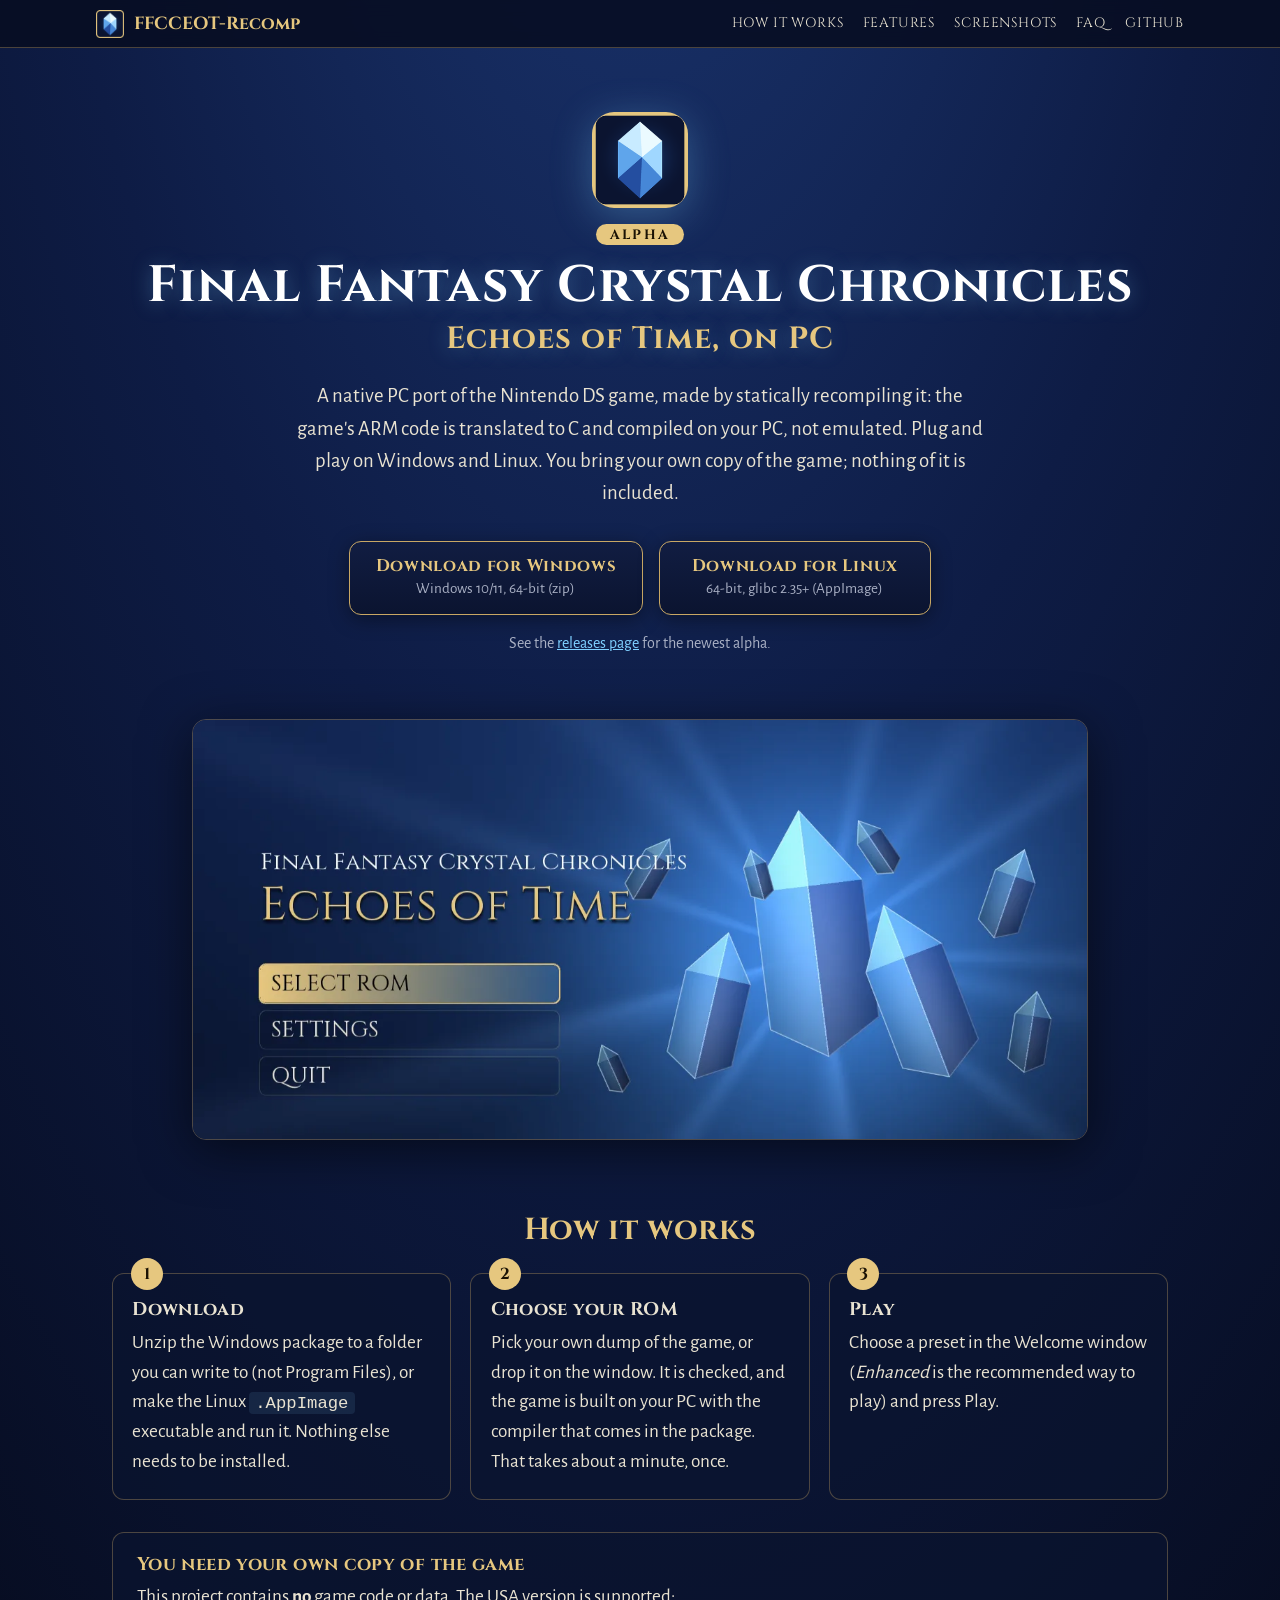
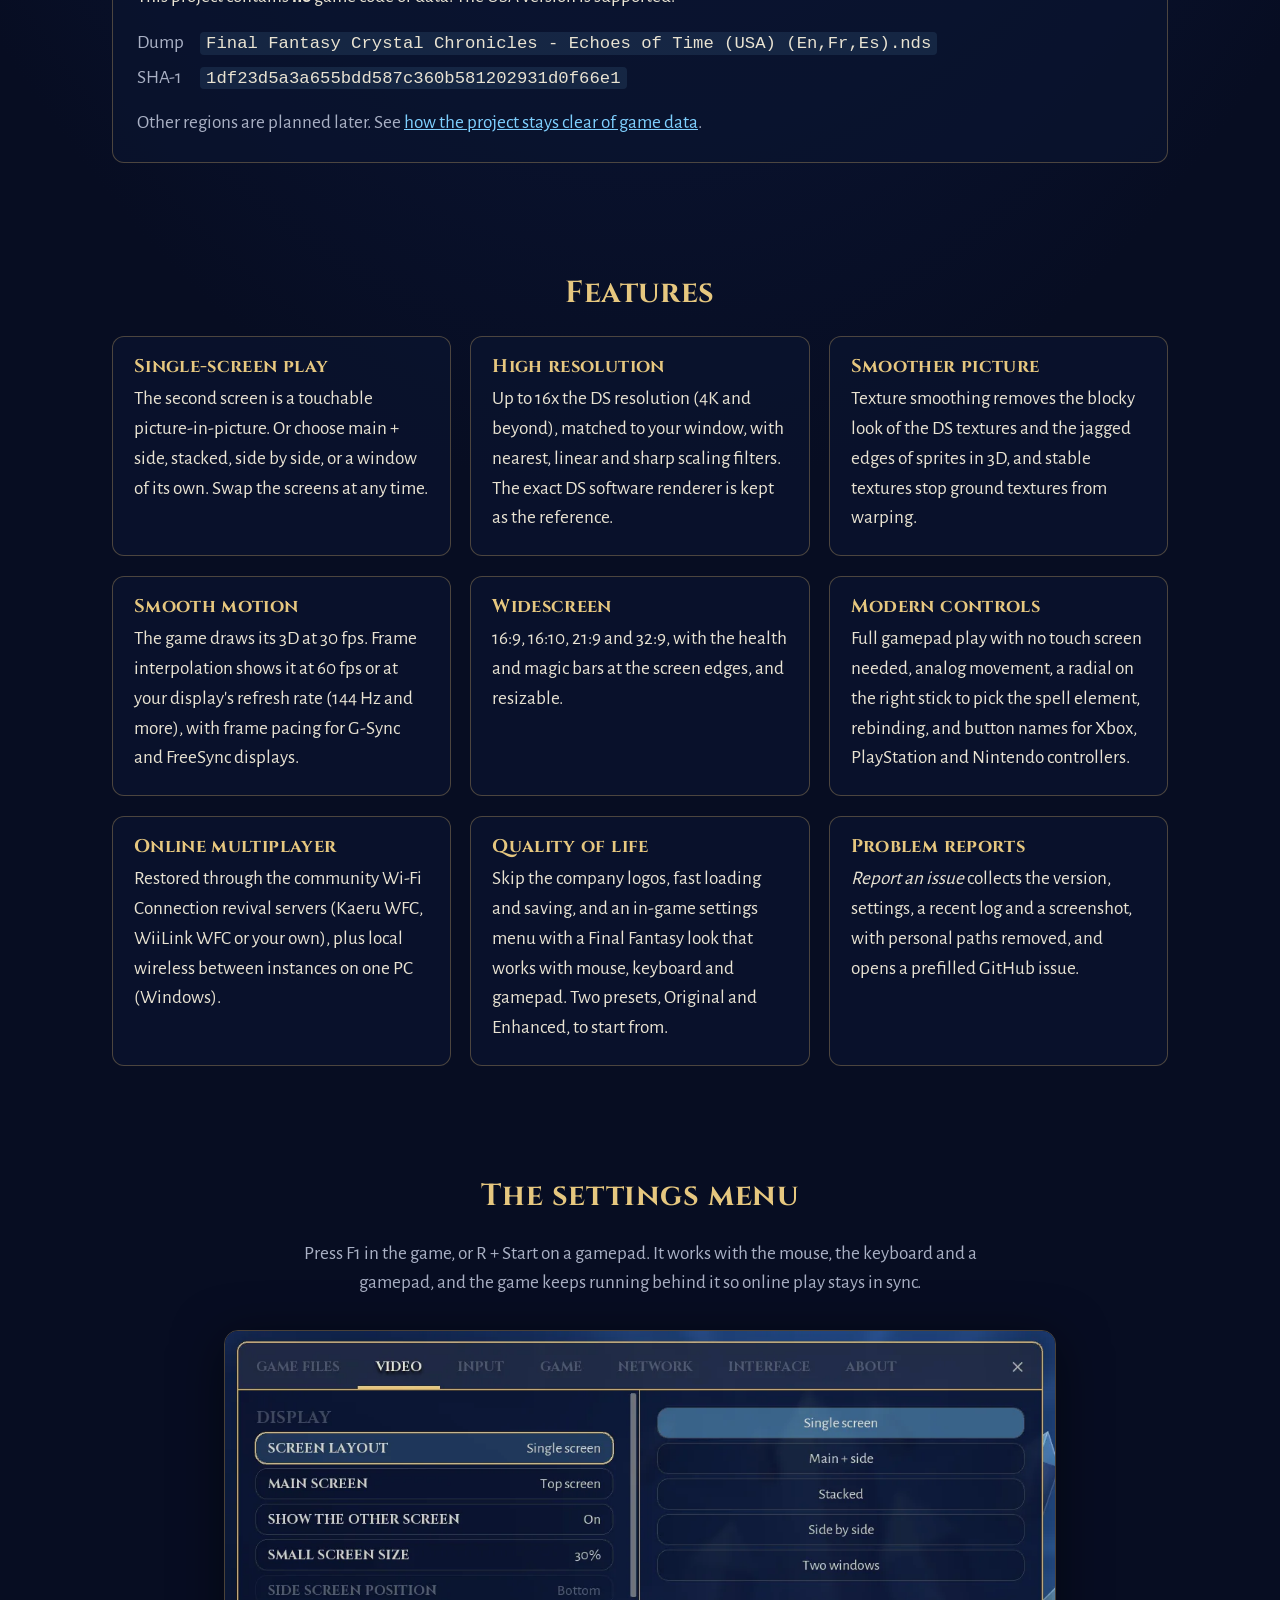
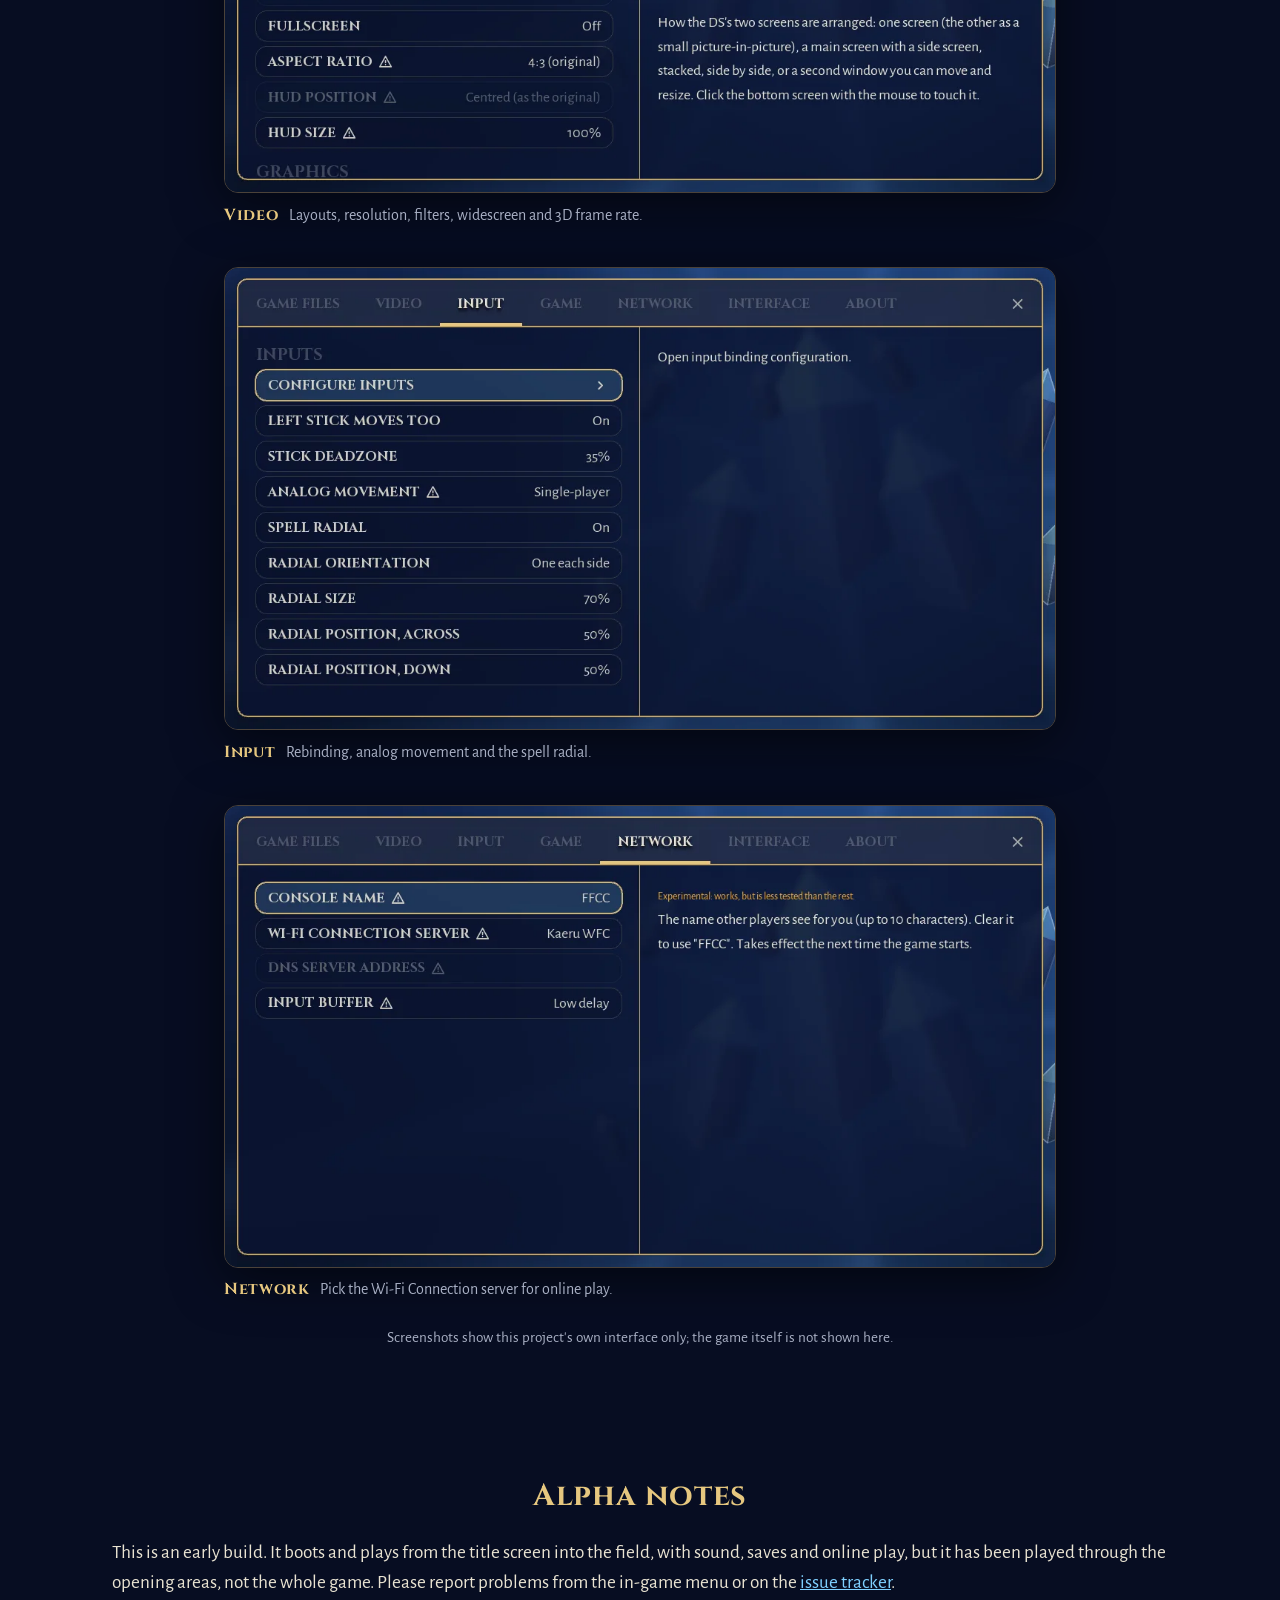
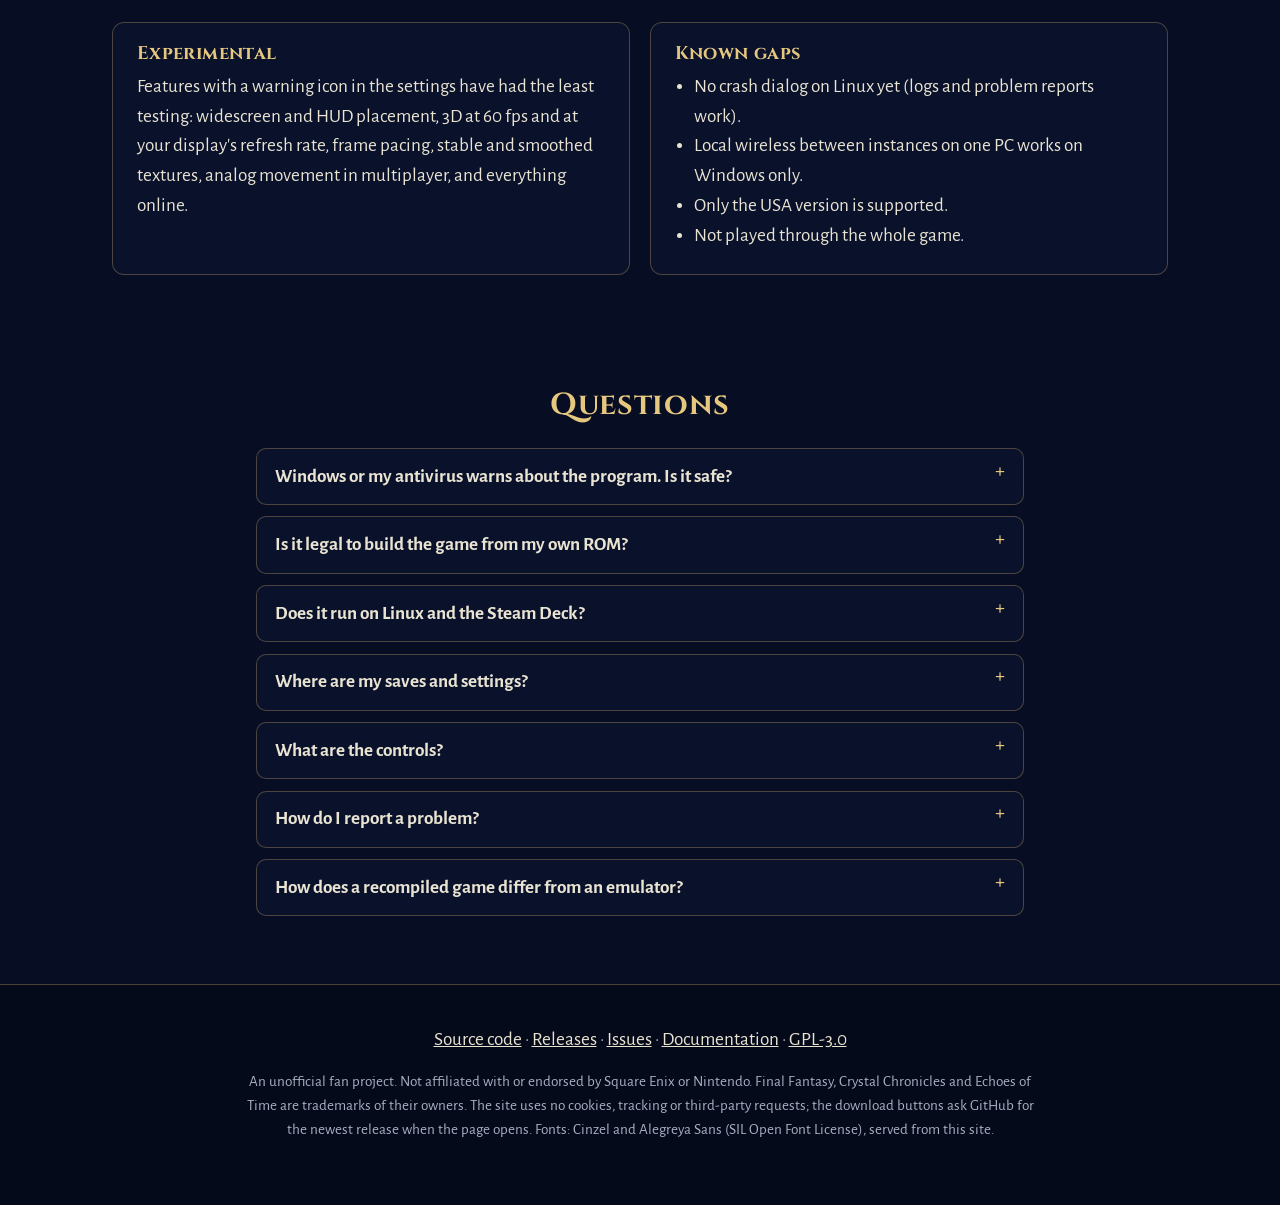
==== index.html @ e8e5bb72 "Publish site from 1ed52ab Co-Authored-By: Claude Sonnet 5.5 <noreply@anthropic.com>" ====
<!doctype html>
<html lang="en">
<head>
<meta charset="utf-8">
<meta name="viewport" content="width=device-width, initial-scale=1">
<title>FFCCEOT-Recomp</title>
<meta name="description" content="A native PC port of Final Fantasy Crystal Chronicles: Echoes of Time, made by statically recompiling the game. Bring your own copy of the game; nothing of it is included.">
<meta name="theme-color" content="#0b1430">
<meta property="og:title" content="FFCCEOT-Recomp">
<meta property="og:description" content="A native PC port of Final Fantasy Crystal Chronicles: Echoes of Time, made by statically recompiling the game. Windows and Linux.">
<meta property="og:type" content="website">
<meta property="og:image" content="https://jonathandc64.github.io/FFCCEOT-Recomp/img/start.webp">
<link rel="icon" type="image/png" href="img/favicon.png">
<link rel="apple-touch-icon" href="img/icon.png">
<link rel="stylesheet" href="style.css">
<script src="script.js" defer></script>
</head>
<body>

<header class="top">
  <a class="brand" href="#top"><img src="img/favicon.png" alt="" width="28" height="28"><span>FFCCEOT-Recomp</span></a>
  <nav>
    <a href="#how">How it works</a>
    <a href="#features">Features</a>
    <a href="#screens">Screenshots</a>
    <a href="#faq">FAQ</a>
    <a href="https://github.com/JonathanDC64/FFCCEOT-Recomp">GitHub</a>
  </nav>
</header>

<main id="top">

<section class="hero">
  <img class="hero-icon" src="img/icon.png" alt="" width="96" height="96">
  <p class="badge">Alpha</p>
  <h1>Final Fantasy Crystal Chronicles<span>Echoes of Time, on PC</span></h1>
  <p class="lead">A native PC port of the Nintendo DS game, made by statically recompiling it: the game's ARM code is
    translated to C and compiled on your PC, not emulated. Plug and play on Windows and Linux. You bring your own copy
    of the game; nothing of it is included.</p>

  <div class="downloads">
    <a class="button" id="dl-windows" href="https://github.com/JonathanDC64/FFCCEOT-Recomp/releases">
      <strong>Download for Windows</strong>
      <small data-meta>Windows 10/11, 64-bit (zip)</small>
    </a>
    <a class="button" id="dl-linux" href="https://github.com/JonathanDC64/FFCCEOT-Recomp/releases">
      <strong>Download for Linux</strong>
      <small data-meta>64-bit, glibc 2.35+ (AppImage)</small>
    </a>
  </div>
  <p class="release-line"><span id="release-line">See the <a href="https://github.com/JonathanDC64/FFCCEOT-Recomp/releases">releases page</a> for the newest alpha.</span></p>
</section>

<section class="wide shot-hero">
  <figure>
    <img src="img/start.webp" width="1280" height="600" alt="The start screen: the title, with Select ROM, Settings and Quit buttons over a crystal backdrop.">
  </figure>
</section>

<section id="how">
  <h2>How it works</h2>
  <ol class="steps">
    <li>
      <h3>Download</h3>
      <p>Unzip the Windows package to a folder you can write to (not Program Files), or make the Linux
        <code>.AppImage</code> executable and run it. Nothing else needs to be installed.</p>
    </li>
    <li>
      <h3>Choose your ROM</h3>
      <p>Pick your own dump of the game, or drop it on the window. It is checked, and the game is built on your PC with
        the compiler that comes in the package. That takes about a minute, once.</p>
    </li>
    <li>
      <h3>Play</h3>
      <p>Choose a preset in the Welcome window (<em>Enhanced</em> is the recommended way to play) and press Play.</p>
    </li>
  </ol>

  <div class="panel">
    <h3>You need your own copy of the game</h3>
    <p>This project contains <strong>no</strong> game code or data. The USA version is supported:</p>
    <dl class="rom">
      <dt>Dump</dt><dd><code>Final Fantasy Crystal Chronicles - Echoes of Time (USA) (En,Fr,Es).nds</code></dd>
      <dt>SHA-1</dt><dd><code>1df23d5a3a655bdd587c360b581202931d0f66e1</code></dd>
    </dl>
    <p class="muted">Other regions are planned later. See <a href="https://github.com/JonathanDC64/FFCCEOT-Recomp/blob/main/docs/LEGAL.md">how the project stays clear of game data</a>.</p>
  </div>
</section>

<section id="features">
  <h2>Features</h2>
  <div class="grid">
    <article>
      <h3>Single-screen play</h3>
      <p>The second screen is a touchable picture-in-picture. Or choose main + side, stacked, side by side, or a window of
        its own. Swap the screens at any time.</p>
    </article>
    <article>
      <h3>High resolution</h3>
      <p>Up to 16x the DS resolution (4K and beyond), matched to your window, with nearest, linear and sharp scaling
        filters. The exact DS software renderer is kept as the reference.</p>
    </article>
    <article>
      <h3>Smoother picture</h3>
      <p>Texture smoothing removes the blocky look of the DS textures and the jagged edges of sprites in 3D, and stable
        textures stop ground textures from warping.</p>
    </article>
    <article>
      <h3>Smooth motion</h3>
      <p>The game draws its 3D at 30 fps. Frame interpolation shows it at 60 fps or at your display's refresh rate (144 Hz
        and more), with frame pacing for G-Sync and FreeSync displays.</p>
    </article>
    <article>
      <h3>Widescreen</h3>
      <p>16:9, 16:10, 21:9 and 32:9, with the health and magic bars at the screen edges, and resizable.</p>
    </article>
    <article>
      <h3>Modern controls</h3>
      <p>Full gamepad play with no touch screen needed, analog movement, a radial on the right stick to pick the spell
        element, rebinding, and button names for Xbox, PlayStation and Nintendo controllers.</p>
    </article>
    <article>
      <h3>Online multiplayer</h3>
      <p>Restored through the community Wi-Fi Connection revival servers (Kaeru WFC, WiiLink WFC or your own), plus local
        wireless between instances on one PC (Windows).</p>
    </article>
    <article>
      <h3>Quality of life</h3>
      <p>Skip the company logos, fast loading and saving, and an in-game settings menu with a Final Fantasy look that works
        with mouse, keyboard and gamepad. Two presets, Original and Enhanced, to start from.</p>
    </article>
    <article>
      <h3>Problem reports</h3>
      <p><em>Report an issue</em> collects the version, settings, a recent log and a screenshot, with personal paths
        removed, and opens a prefilled GitHub issue.</p>
    </article>
  </div>
</section>

<section id="screens" class="wide">
  <div class="narrow">
    <h2>The settings menu</h2>
    <p class="muted">Press F1 in the game, or R + Start on a gamepad. It works with the mouse, the keyboard and a
      gamepad, and the game keeps running behind it so online play stays in sync.</p>
  </div>
  <div class="shots">
    <figure>
      <img src="img/video.webp" width="1120" height="622" loading="lazy" alt="The Video tab of the settings: layout, resolution, filters and frame rate choices.">
      <figcaption><strong>Video</strong> Layouts, resolution, filters, widescreen and 3D frame rate.</figcaption>
    </figure>
    <figure>
      <img src="img/input.webp" width="1120" height="622" loading="lazy" alt="The Input tab of the settings: stick dead zone, analog movement and the spell radial.">
      <figcaption><strong>Input</strong> Rebinding, analog movement and the spell radial.</figcaption>
    </figure>
    <figure>
      <img src="img/network.webp" width="1120" height="622" loading="lazy" alt="The Network tab of the settings: console name, Wi-Fi connection server and input buffer.">
      <figcaption><strong>Network</strong> Pick the Wi-Fi Connection server for online play.</figcaption>
    </figure>
  </div>
  <p class="narrow muted small">Screenshots show this project's own interface only; the game itself is not shown here.</p>
</section>

<section id="alpha">
  <h2>Alpha notes</h2>
  <p>This is an early build. It boots and plays from the title screen into the field, with sound, saves and online play, but
    it has been played through the opening areas, not the whole game. Please report problems from the in-game menu or on
    the <a href="https://github.com/JonathanDC64/FFCCEOT-Recomp/issues">issue tracker</a>.</p>
  <div class="two">
    <div class="panel">
      <h3>Experimental</h3>
      <p>Features with a warning icon in the settings have had the least testing: widescreen and HUD placement, 3D at 60 fps
        and at your display's refresh rate, frame pacing, stable and smoothed textures, analog movement in multiplayer, and
        everything online.</p>
    </div>
    <div class="panel">
      <h3>Known gaps</h3>
      <ul>
        <li>No crash dialog on Linux yet (logs and problem reports work).</li>
        <li>Local wireless between instances on one PC works on Windows only.</li>
        <li>Only the USA version is supported.</li>
        <li>Not played through the whole game.</li>
      </ul>
    </div>
  </div>
</section>

<section id="faq">
  <h2>Questions</h2>
  <details>
    <summary>Windows or my antivirus warns about the program. Is it safe?</summary>
    <p>The builds are unsigned, so Windows SmartScreen or an antivirus may warn about the program, and about the game
      module it builds on your PC the first time (choose <em>More info</em>, then <em>Run anyway</em>). The whole source is
      public, and the release lists checksums (<code>SHA256SUMS.txt</code>) so you can check your download.</p>
  </details>
  <details>
    <summary>Is it legal to build the game from my own ROM?</summary>
    <p>The project includes no game code, art or sound: only the tools that turn <em>your</em> copy of the game into a PC
      program on <em>your</em> PC. Nothing generated from the game is ever published. The details are in
      <a href="https://github.com/JonathanDC64/FFCCEOT-Recomp/blob/main/docs/LEGAL.md">docs/LEGAL.md</a>. This is not legal advice.</p>
  </details>
  <details>
    <summary>Does it run on Linux and the Steam Deck?</summary>
    <p>Yes: make the AppImage executable (<code>chmod +x</code>) and run it. It needs glibc 2.35 or newer. On the Steam Deck,
      run it from desktop mode. Local wireless between instances is not done on Linux yet.</p>
  </details>
  <details>
    <summary>Where are my saves and settings?</summary>
    <p>Windows: <code>%APPDATA%\FFCCEOT-Recomp\EchoesOfTime</code>. Linux: <code>~/.local/share/FFCCEOT-Recomp/EchoesOfTime</code>.
      Put a file named <code>portable.txt</code> next to the program (next to the <code>.AppImage</code> on Linux) to keep
      them in a <code>data</code> folder beside it instead.</p>
  </details>
  <details>
    <summary>What are the controls?</summary>
    <p>Keyboard: arrow keys, X / Z / S / A for A / B / X / Y, Q / W for L / R, Enter and Right Shift for Start and Select, and
      the mouse as the stylus. A gamepad needs no touch screen. Every button can be rebound in the settings. F1 opens the
      menu, F2 swaps the screens and F11 toggles fullscreen.
      <a href="https://github.com/JonathanDC64/FFCCEOT-Recomp#controls">All the controls and hotkeys</a>.</p>
  </details>
  <details>
    <summary>How do I report a problem?</summary>
    <p>Use <em>Report an issue</em> in the in-game menu: it collects the version, settings, a recent log and a screenshot,
      with personal paths removed, and opens a prefilled GitHub issue. Or
      <a href="https://github.com/JonathanDC64/FFCCEOT-Recomp/issues">open an issue yourself</a>.</p>
  </details>
  <details>
    <summary>How does a recompiled game differ from an emulator?</summary>
    <p>The game's ARM code is translated to C ahead of time and compiled to native code, instead of being interpreted while
      you play. The rest of the DS (graphics, sound, wireless) runs on parts of the melonDS emulator. The
      <a href="https://github.com/JonathanDC64/FFCCEOT-Recomp/blob/main/docs/ARCHITECTURE.md">architecture notes</a> explain the
      details.</p>
  </details>
</section>

</main>

<footer>
  <p>
    <a href="https://github.com/JonathanDC64/FFCCEOT-Recomp">Source code</a> ·
    <a href="https://github.com/JonathanDC64/FFCCEOT-Recomp/releases">Releases</a> ·
    <a href="https://github.com/JonathanDC64/FFCCEOT-Recomp/issues">Issues</a> ·
    <a href="https://github.com/JonathanDC64/FFCCEOT-Recomp/tree/main/docs">Documentation</a> ·
    <a href="https://github.com/JonathanDC64/FFCCEOT-Recomp/blob/main/LICENSE">GPL-3.0</a>
  </p>
  <p class="small">An unofficial fan project. Not affiliated with or endorsed by Square Enix or Nintendo. Final Fantasy,
    Crystal Chronicles and Echoes of Time are trademarks of their owners. The site uses no cookies, tracking or third-party
    requests; the download buttons ask GitHub for the newest release when the page opens. Fonts: Cinzel and Alegreya Sans
    (SIL Open Font License), served from this site.</p>
</footer>

</body>
</html>
---- style.css ----
@font-face { font-family: "Cinzel"; src: url("fonts/Cinzel.ttf") format("truetype"); font-weight: 400 900; font-display: swap; }
@font-face { font-family: "Alegreya Sans"; src: url("fonts/AlegreyaSans-Regular.ttf") format("truetype"); font-weight: 400; font-display: swap; }
@font-face { font-family: "Alegreya Sans"; src: url("fonts/AlegreyaSans-Bold.ttf") format("truetype"); font-weight: 700; font-display: swap; }

:root {
  --bg: #070d22;
  --surface: #0b1430;
  --surface-2: #111d42;
  --text: #e9e3d2;
  --muted: #a9b0c4;
  --gold: #e6c77f;
  --gold-dim: #c8a764;
  --crystal: #7fd0ff;
  --line: rgba(200, 167, 100, 0.35);
  --heading: "Cinzel", "Times New Roman", serif;
  --body: "Alegreya Sans", "Segoe UI", system-ui, sans-serif;
}

* { box-sizing: border-box; }
html { scroll-behavior: smooth; scroll-padding-top: 4.5rem; }
body {
  margin: 0;
  background: var(--bg) radial-gradient(ellipse 120% 60% at 50% -10%, #1d3a78 0%, #0e1c45 40%, var(--bg) 75%) no-repeat;
  color: var(--text);
  font: 1.2rem/1.55 var(--body);
}
a { color: var(--crystal); }
a:hover { color: #fff; }
code { font: 0.9em ui-monospace, "Cascadia Mono", Consolas, monospace; background: rgba(127, 208, 255, 0.1); padding: 0.1em 0.35em; border-radius: 4px; overflow-wrap: anywhere; }
h1, h2, h3 { font-family: var(--heading); font-weight: 700; letter-spacing: 0.02em; line-height: 1.2; margin: 0; }
h2 { font-size: 1.9rem; color: var(--gold); text-align: center; margin-bottom: 1.5rem; }
h3 { font-size: 1.15rem; color: var(--text); margin-bottom: 0.4rem; }
p { margin: 0 0 1rem; }
.muted { color: var(--muted); }
.small { font-size: 0.95rem; }

.top {
  position: sticky; top: 0; z-index: 10;
  display: flex; flex-wrap: wrap; align-items: center; justify-content: space-between; gap: 0.5rem 1.5rem;
  padding: 0.6rem max(1rem, calc((100vw - 68rem) / 2));
  background: rgba(7, 13, 34, 0.88); backdrop-filter: blur(8px);
  border-bottom: 1px solid var(--line);
}
.brand { display: flex; align-items: center; gap: 0.6rem; color: var(--gold); font: 700 1.1rem var(--heading); text-decoration: none; }
.top nav { display: flex; flex-wrap: wrap; gap: 0.2rem 1.2rem; }
.top nav a { color: var(--text); text-decoration: none; font-family: var(--heading); font-size: 0.85rem; letter-spacing: 0.06em; text-transform: uppercase; }
.top nav a:hover { color: var(--gold); }

section { max-width: 68rem; margin: 0 auto; padding: 3.5rem 1rem; }
section.wide { max-width: 80rem; }
.narrow { max-width: 44rem; margin-left: auto; margin-right: auto; text-align: center; }

.hero { text-align: center; padding-top: 4rem; padding-bottom: 2rem; }
.hero-icon { margin: 0 auto; border-radius: 22px; box-shadow: 0 8px 40px rgba(127, 208, 255, 0.3); }
.badge {
  display: inline-block; margin: 1rem 0 0.6rem; padding: 0.1rem 0.9rem;
  font: 700 0.85rem var(--heading); letter-spacing: 0.15em; text-transform: uppercase;
  color: #1a1204; background: var(--gold); border-radius: 999px;
}
h1 { font-size: clamp(1.8rem, 5vw, 3.2rem); color: #fff; text-shadow: 0 2px 20px rgba(127, 208, 255, 0.35); }
h1 span { display: block; font-size: 0.6em; color: var(--gold); margin-top: 0.3rem; }
.lead { max-width: 44rem; margin: 1.4rem auto 2rem; font-size: 1.3rem; color: var(--text); }

.downloads { display: flex; flex-wrap: wrap; justify-content: center; gap: 1rem; }
.button {
  display: flex; flex-direction: column; align-items: center; min-width: 17rem; padding: 0.8rem 1.6rem;
  color: var(--text); text-decoration: none; text-align: center;
  background: linear-gradient(180deg, var(--surface-2), var(--surface));
  border: 1.5px solid var(--gold-dim); border-radius: 12px;
  box-shadow: 0 0 0 0 rgba(230, 199, 127, 0), 0 4px 20px rgba(0, 0, 0, 0.4);
  transition: box-shadow 0.15s, border-color 0.15s, transform 0.15s;
}
.button strong { font: 700 1.05rem var(--heading); color: var(--gold); letter-spacing: 0.04em; }
.button small { color: var(--muted); font-size: 0.95rem; }
.button:hover, .button:focus-visible { border-color: var(--gold); box-shadow: 0 0 22px rgba(230, 199, 127, 0.35), 0 4px 20px rgba(0, 0, 0, 0.4); transform: translateY(-1px); color: #fff; }
.release-line { margin-top: 1rem; color: var(--muted); font-size: 1rem; }

figure { margin: 0; }
img { max-width: 100%; height: auto; display: block; }
.shot-hero { padding-top: 1rem; padding-bottom: 1rem; }
.shot-hero img, .shots img {
  border: 1.5px solid var(--line); border-radius: 14px; box-shadow: 0 10px 50px rgba(0, 0, 0, 0.55);
}
.shot-hero figure { max-width: 56rem; margin: 0 auto; }

.steps { list-style: none; counter-reset: step; display: grid; grid-template-columns: repeat(auto-fit, minmax(15rem, 1fr)); gap: 1.2rem; padding: 0; margin: 0 0 2rem; }
.steps li { counter-increment: step; position: relative; padding: 1.2rem 1.2rem 0.4rem 1.2rem; background: rgba(11, 20, 48, 0.7); border: 1px solid var(--line); border-radius: 12px; }
.steps li::before {
  content: counter(step); position: absolute; top: -1rem; left: 1.1rem; width: 2rem; height: 2rem;
  display: grid; place-items: center; font: 700 1rem var(--heading); color: #1a1204; background: var(--gold); border-radius: 50%;
}
.steps h3 { margin-top: 0.4rem; }

.panel { padding: 1.3rem 1.5rem 0.5rem; background: rgba(11, 20, 48, 0.7); border: 1px solid var(--line); border-radius: 12px; }
.panel h3 { color: var(--gold); }
.panel ul { margin: 0 0 1rem; padding-left: 1.2rem; }
.rom { display: grid; grid-template-columns: max-content 1fr; gap: 0.3rem 1rem; margin: 0 0 1rem; }
.rom dt { color: var(--muted); }
.rom dd { margin: 0; }

.grid { display: grid; grid-template-columns: repeat(auto-fit, minmax(17rem, 1fr)); gap: 1.2rem; }
.grid article { padding: 1.2rem 1.3rem 0.4rem; background: rgba(11, 20, 48, 0.7); border: 1px solid var(--line); border-radius: 12px; }
.grid h3 { color: var(--gold); }

.shots { display: grid; gap: 2.5rem; max-width: 52rem; margin: 2rem auto 1.5rem; }
.shots figcaption { margin-top: 0.6rem; color: var(--muted); font-size: 1rem; }
.shots figcaption strong { font-family: var(--heading); color: var(--gold); margin-right: 0.5rem; letter-spacing: 0.04em; }

.two { display: grid; grid-template-columns: repeat(auto-fit, minmax(18rem, 1fr)); gap: 1.2rem; margin-top: 1.5rem; }

#faq { max-width: 50rem; }
details { margin-bottom: 0.7rem; background: rgba(11, 20, 48, 0.7); border: 1px solid var(--line); border-radius: 10px; }
summary { padding: 0.8rem 1.1rem; cursor: pointer; font-weight: 700; list-style: none; position: relative; padding-right: 2.5rem; }
summary::-webkit-details-marker { display: none; }
summary::after { content: "+"; position: absolute; right: 1.1rem; top: 0.55rem; color: var(--gold); font: 700 1.3rem var(--heading); }
details[open] summary::after { content: "\2212"; }
details[open] summary { color: var(--gold); }
details p { padding: 0 1.1rem; margin: 0 0 1rem; }

footer { padding: 2.5rem 1rem 3rem; text-align: center; border-top: 1px solid var(--line); background: rgba(5, 9, 24, 0.7); color: var(--muted); }
footer p { max-width: 50rem; margin: 0 auto 1rem; }
footer a { color: var(--text); }
footer a:hover { color: var(--gold); }

a:focus-visible, summary:focus-visible { outline: 2px solid var(--crystal); outline-offset: 3px; border-radius: 4px; }

@media (max-width: 40rem) {
  body { font-size: 1.1rem; }
  .top nav { display: none; }
  section { padding: 2.5rem 1rem; }
  .button { min-width: 0; width: 100%; }
  .downloads { flex-direction: column; }
  .rom { grid-template-columns: 1fr; }
}
@media (prefers-reduced-motion: reduce) {
  html { scroll-behavior: auto; }
  .button { transition: none; }
}
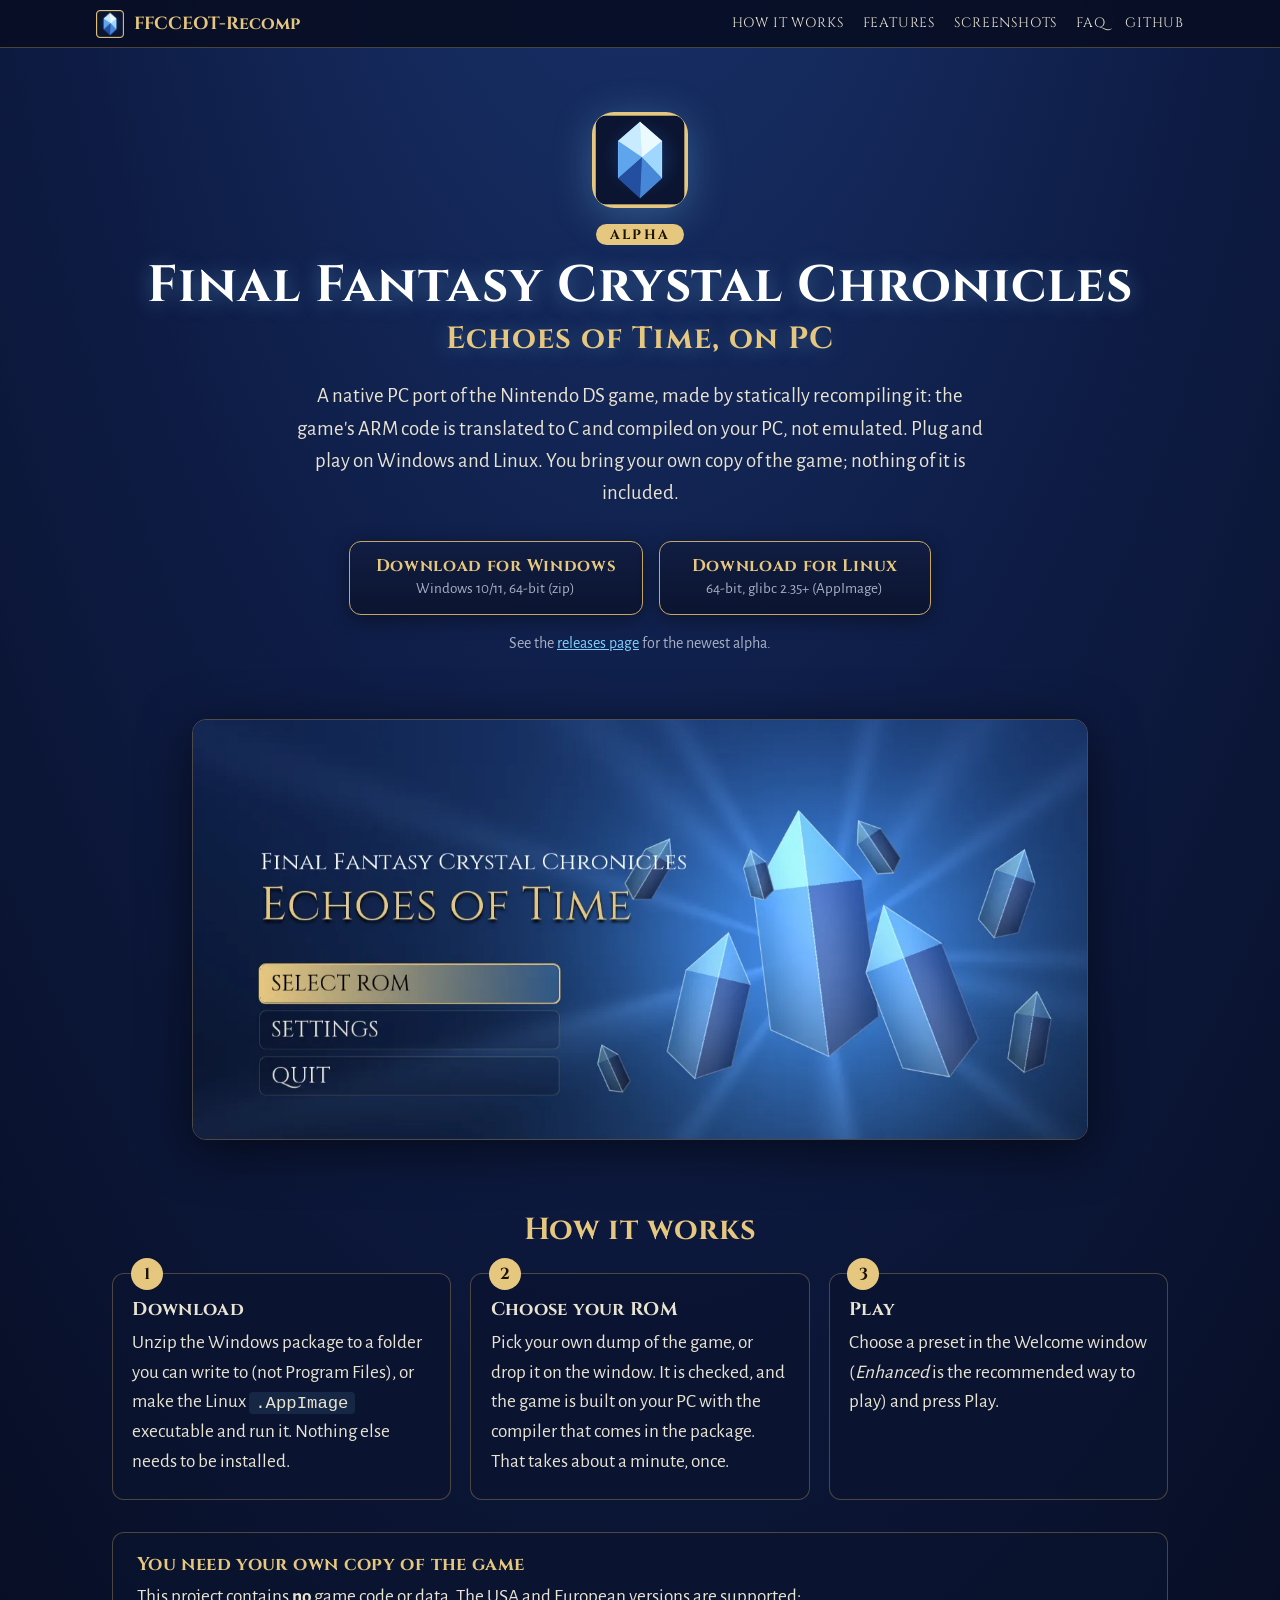
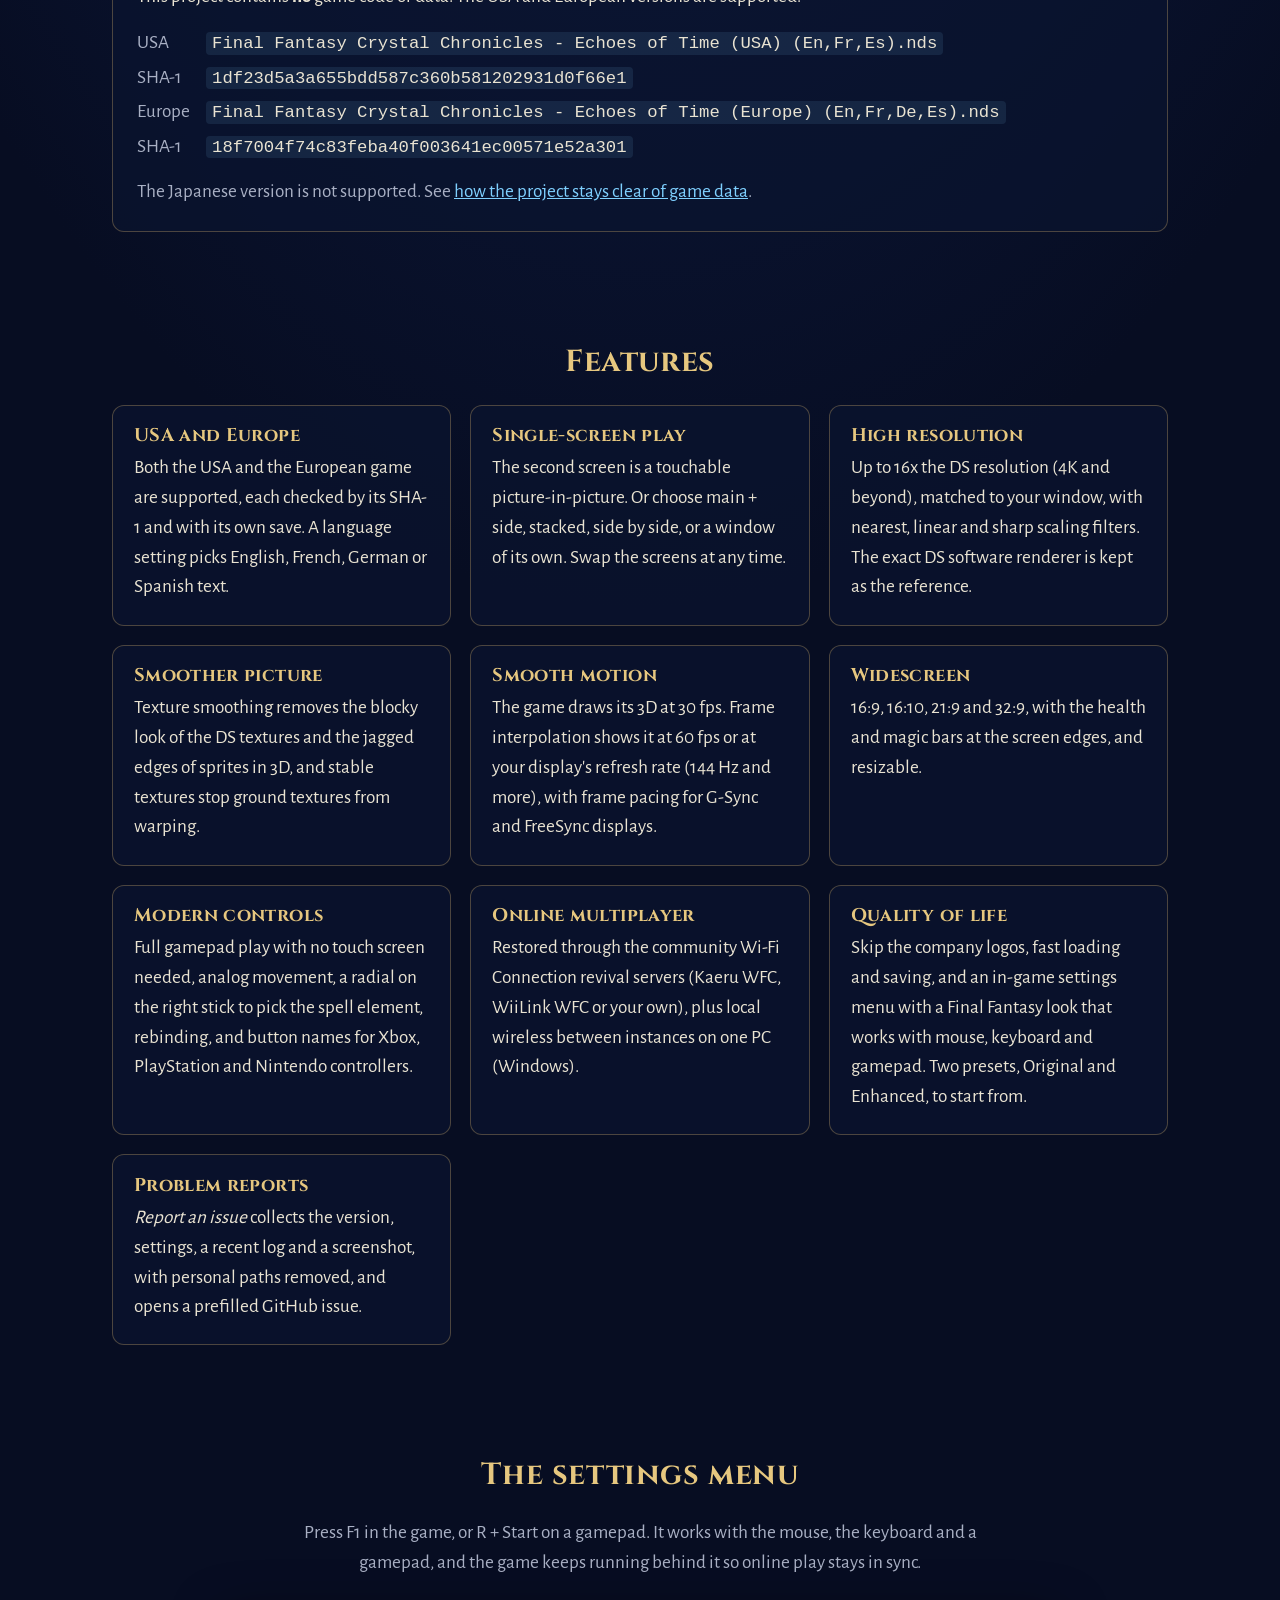
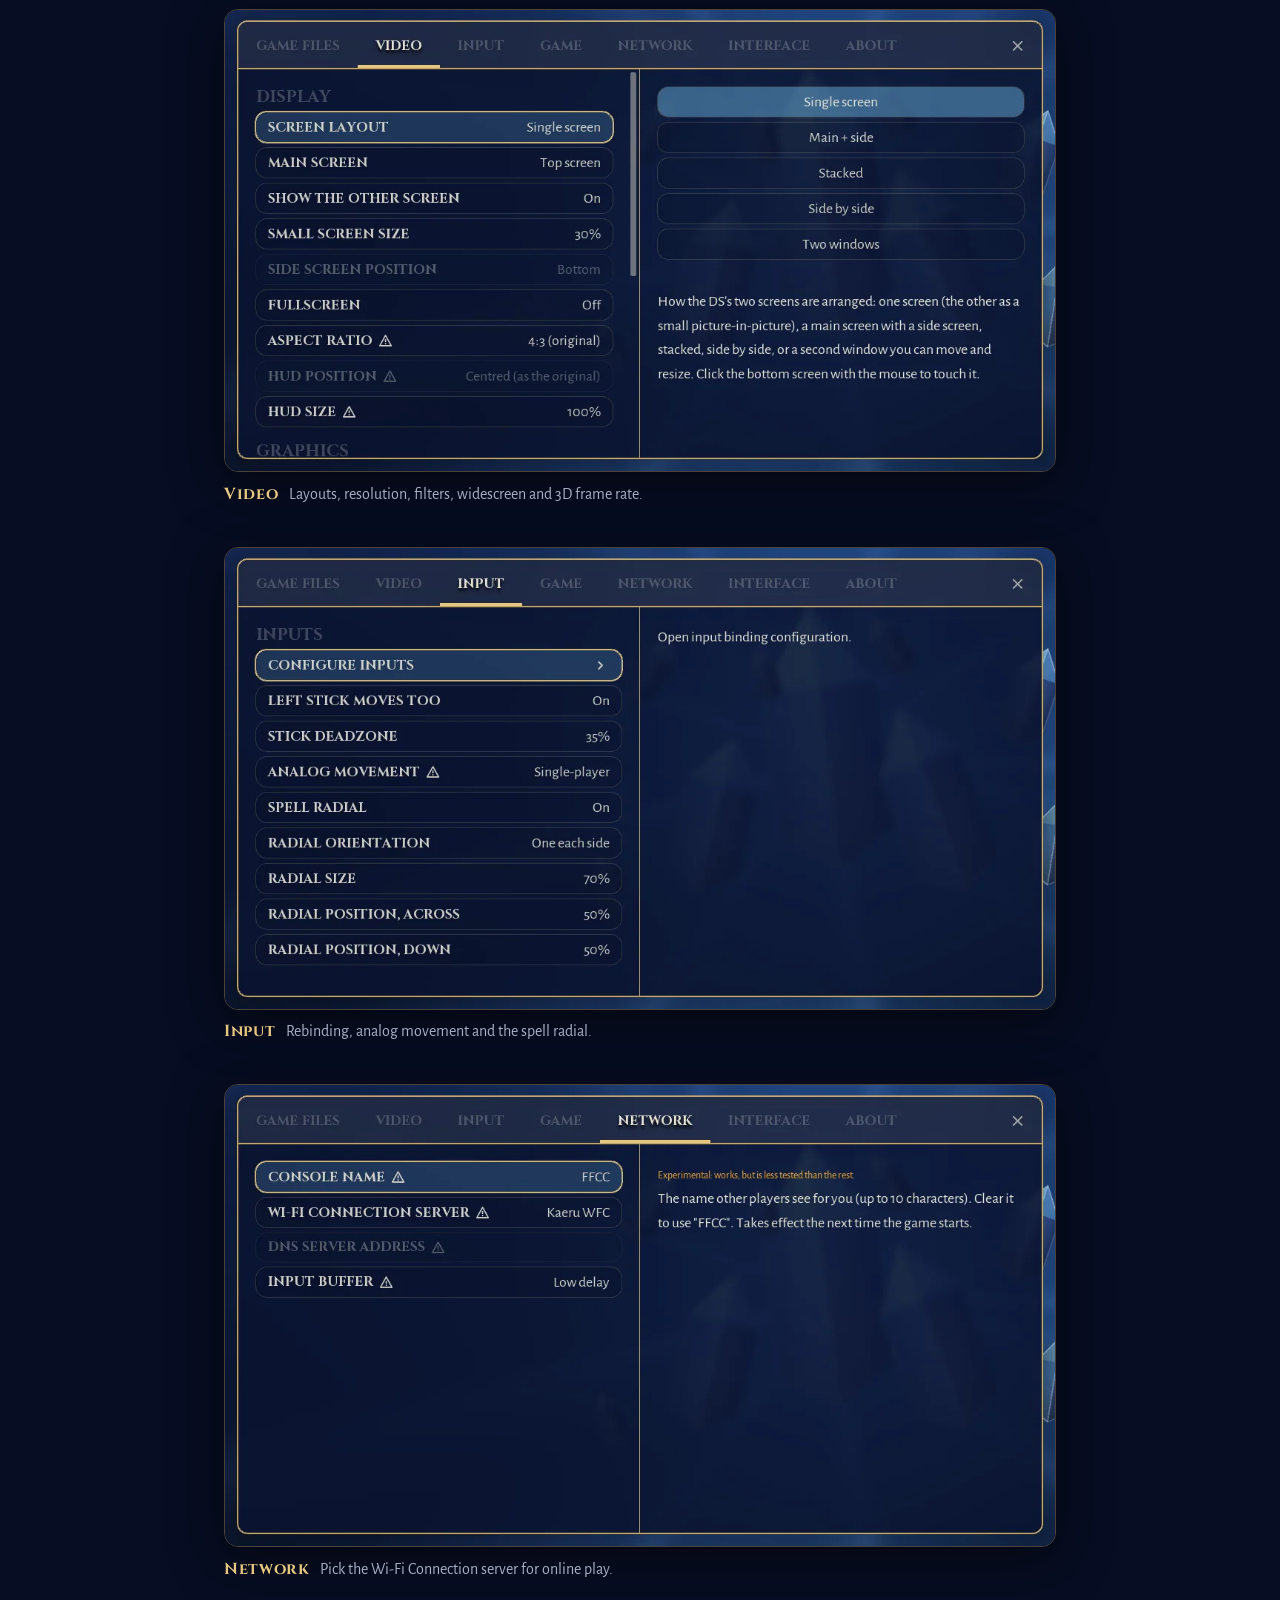
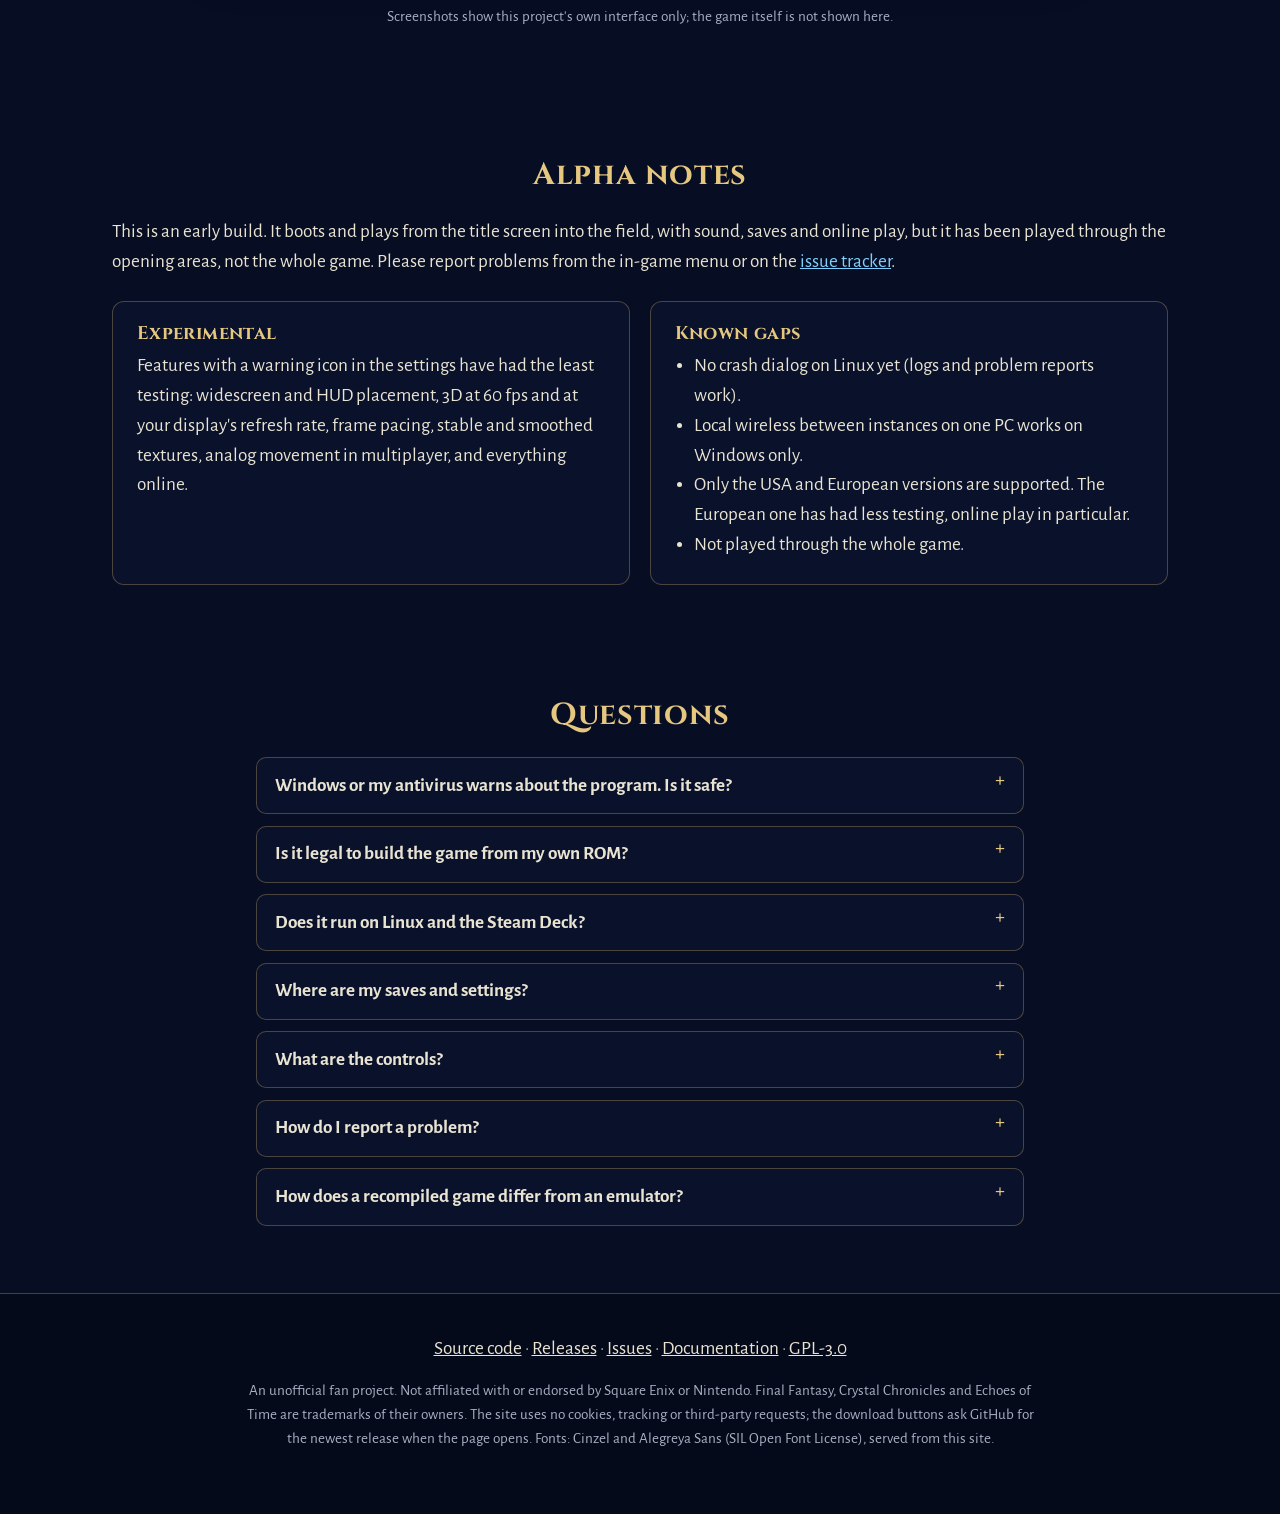
==== commit 5980b249: "Publish site from 668ee4f Co-Authored-By: Claude Sonnet 5.5 <noreply@anthropic.com>" ====
--- a/index.html
+++ b/index.html
@@ -78,18 +78,25 @@
 
   <div class="panel">
     <h3>You need your own copy of the game</h3>
-    <p>This project contains <strong>no</strong> game code or data. The USA version is supported:</p>
+    <p>This project contains <strong>no</strong> game code or data. The USA and European versions are supported:</p>
     <dl class="rom">
-      <dt>Dump</dt><dd><code>Final Fantasy Crystal Chronicles - Echoes of Time (USA) (En,Fr,Es).nds</code></dd>
+      <dt>USA</dt><dd><code>Final Fantasy Crystal Chronicles - Echoes of Time (USA) (En,Fr,Es).nds</code></dd>
       <dt>SHA-1</dt><dd><code>1df23d5a3a655bdd587c360b581202931d0f66e1</code></dd>
+      <dt>Europe</dt><dd><code>Final Fantasy Crystal Chronicles - Echoes of Time (Europe) (En,Fr,De,Es).nds</code></dd>
+      <dt>SHA-1</dt><dd><code>18f7004f74c83feba40f003641ec00571e52a301</code></dd>
     </dl>
-    <p class="muted">Other regions are planned later. See <a href="https://github.com/JonathanDC64/FFCCEOT-Recomp/blob/main/docs/LEGAL.md">how the project stays clear of game data</a>.</p>
+    <p class="muted">The Japanese version is not supported. See <a href="https://github.com/JonathanDC64/FFCCEOT-Recomp/blob/main/docs/LEGAL.md">how the project stays clear of game data</a>.</p>
   </div>
 </section>
 
 <section id="features">
   <h2>Features</h2>
   <div class="grid">
+    <article>
+      <h3>USA and Europe</h3>
+      <p>Both the USA and the European game are supported, each checked by its SHA-1 and with its own save. A language
+        setting picks English, French, German or Spanish text.</p>
+    </article>
     <article>
       <h3>Single-screen play</h3>
       <p>The second screen is a touchable picture-in-picture. Or choose main + side, stacked, side by side, or a window of
@@ -177,7 +184,7 @@
       <ul>
         <li>No crash dialog on Linux yet (logs and problem reports work).</li>
         <li>Local wireless between instances on one PC works on Windows only.</li>
-        <li>Only the USA version is supported.</li>
+        <li>Only the USA and European versions are supported. The European one has had less testing, online play in particular.</li>
         <li>Not played through the whole game.</li>
       </ul>
     </div>
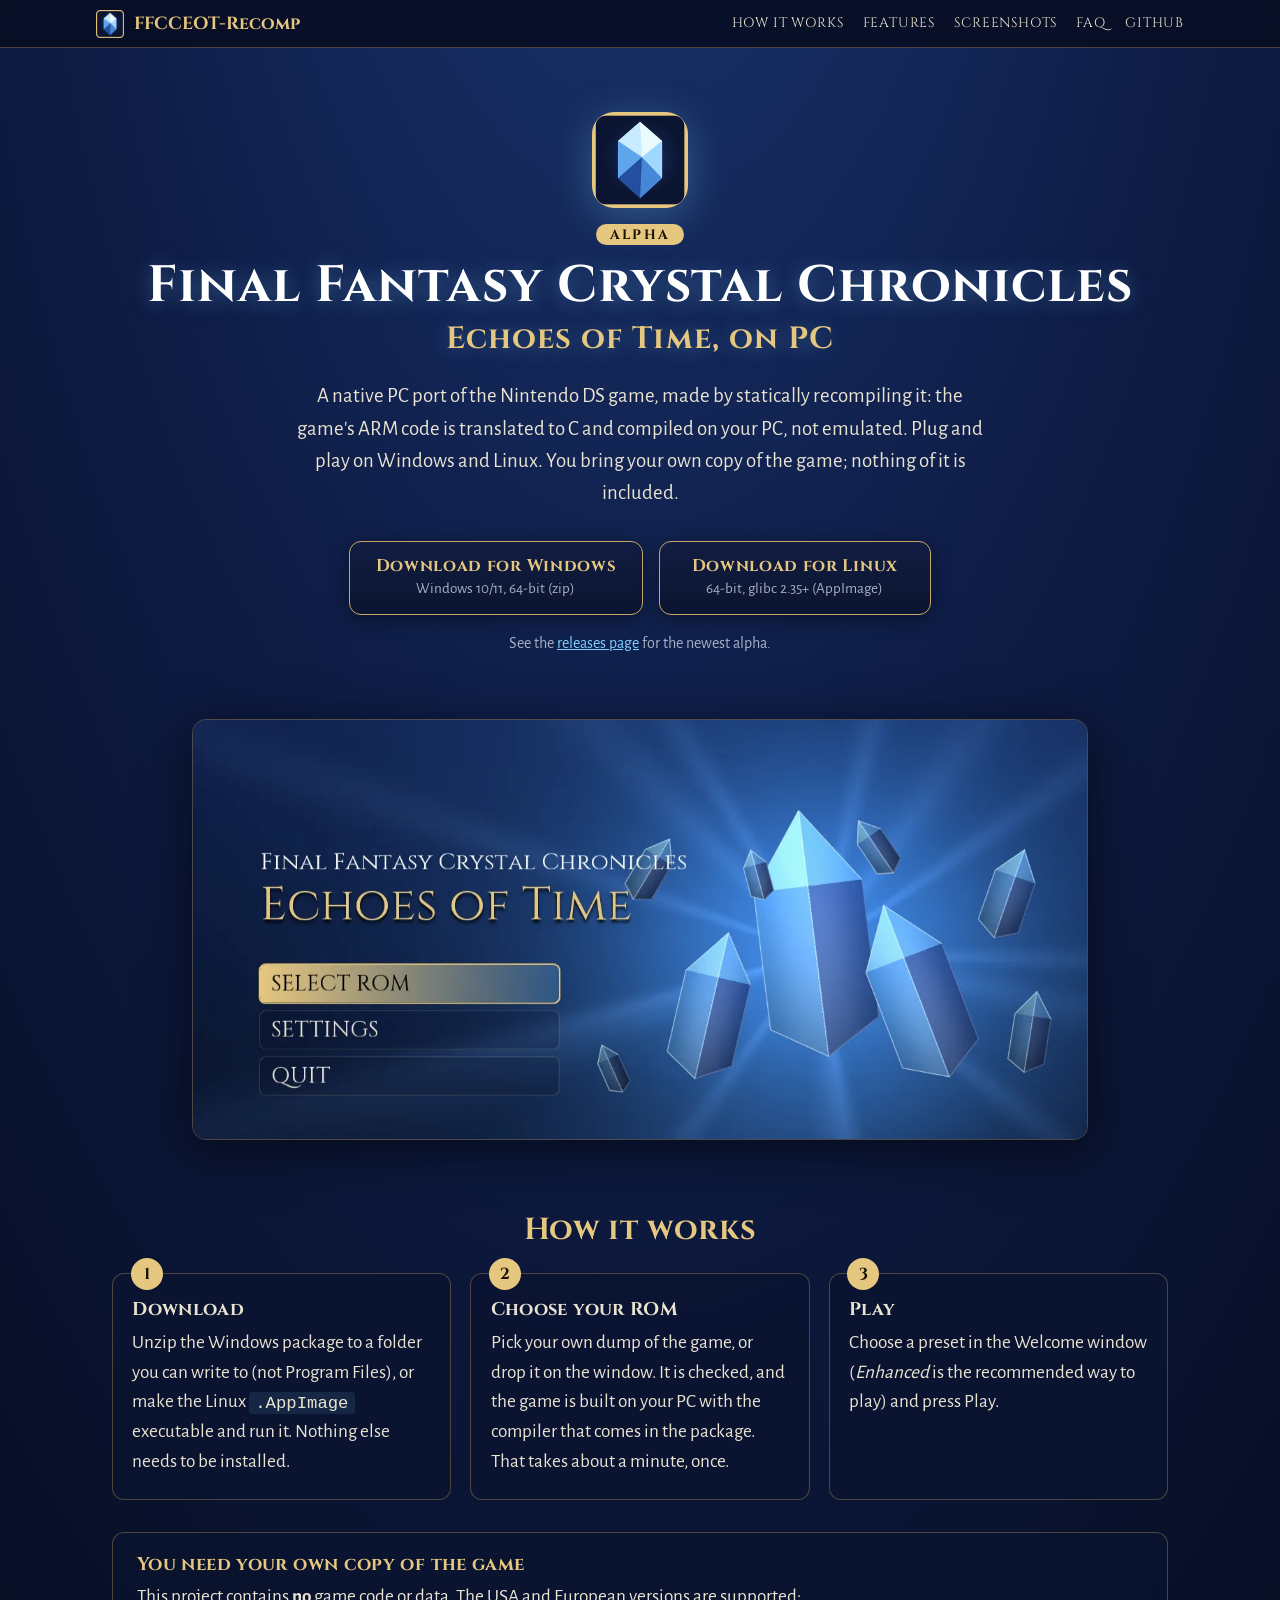
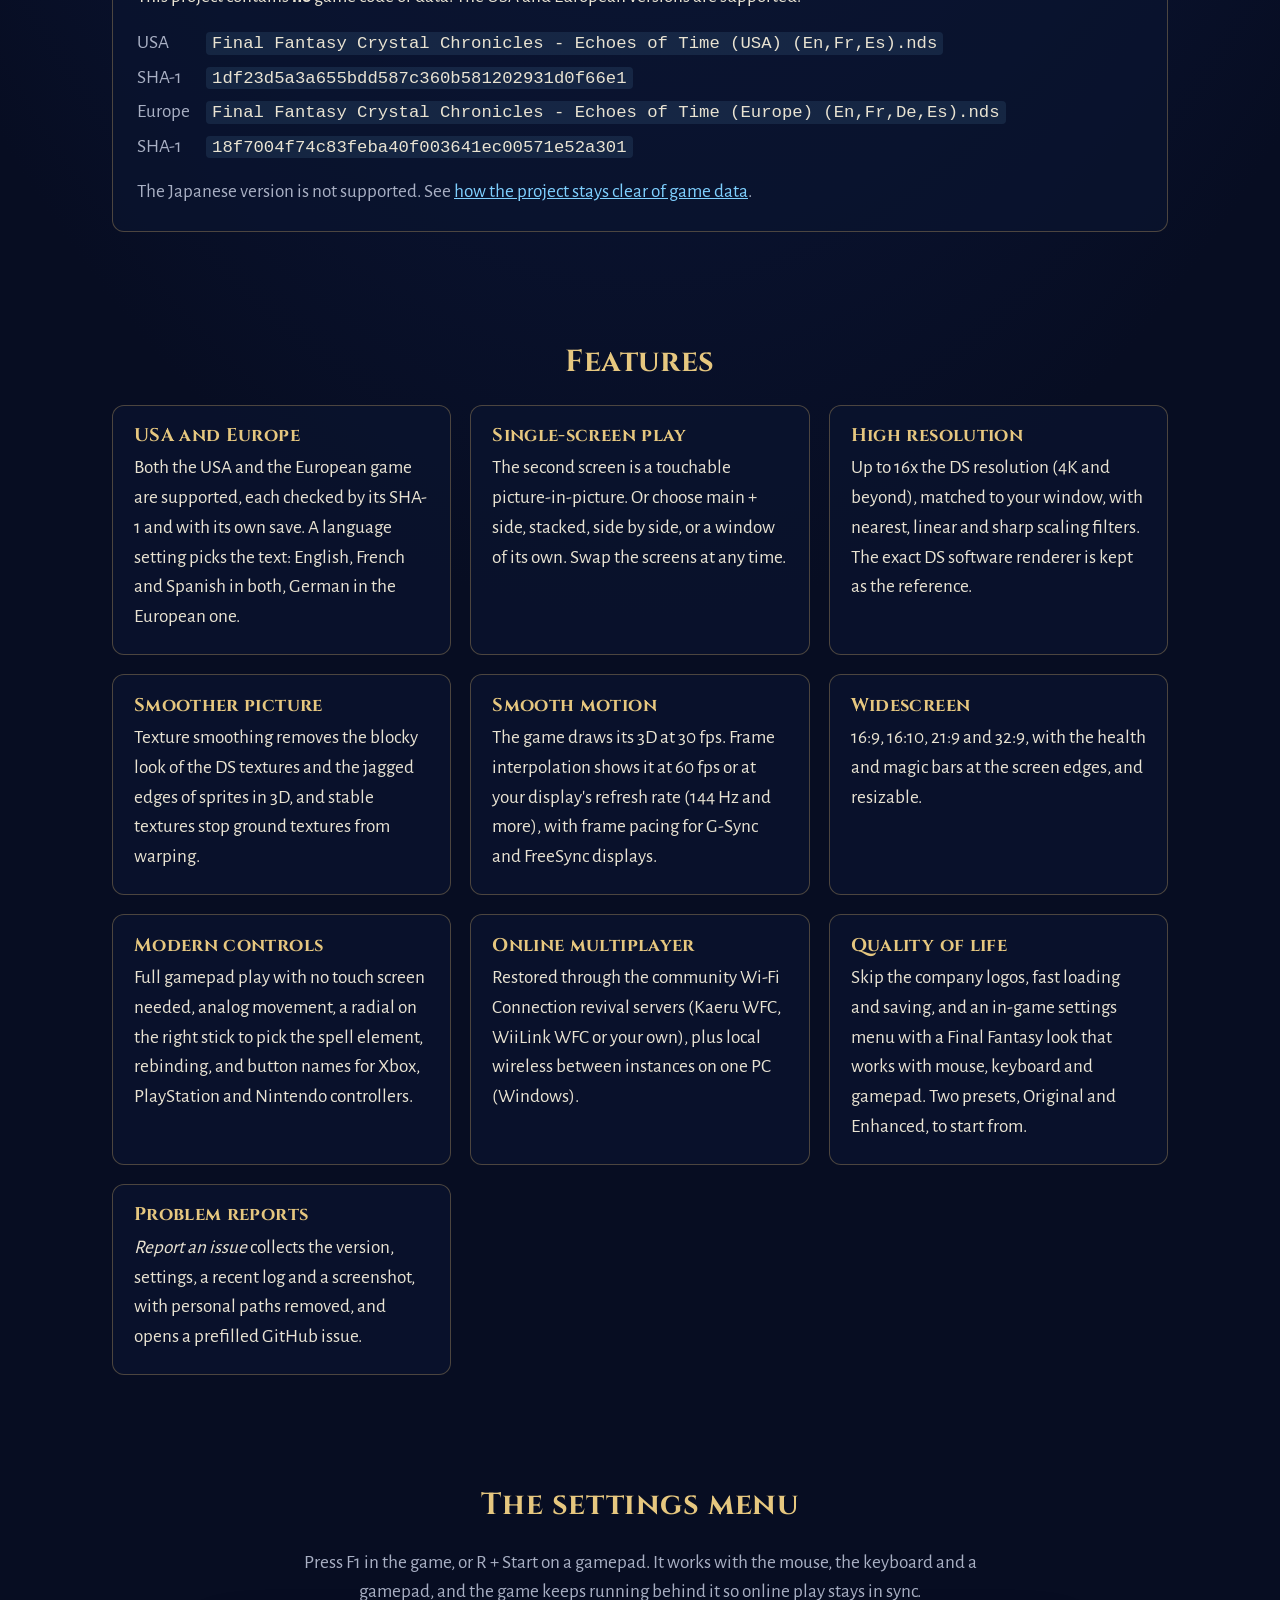
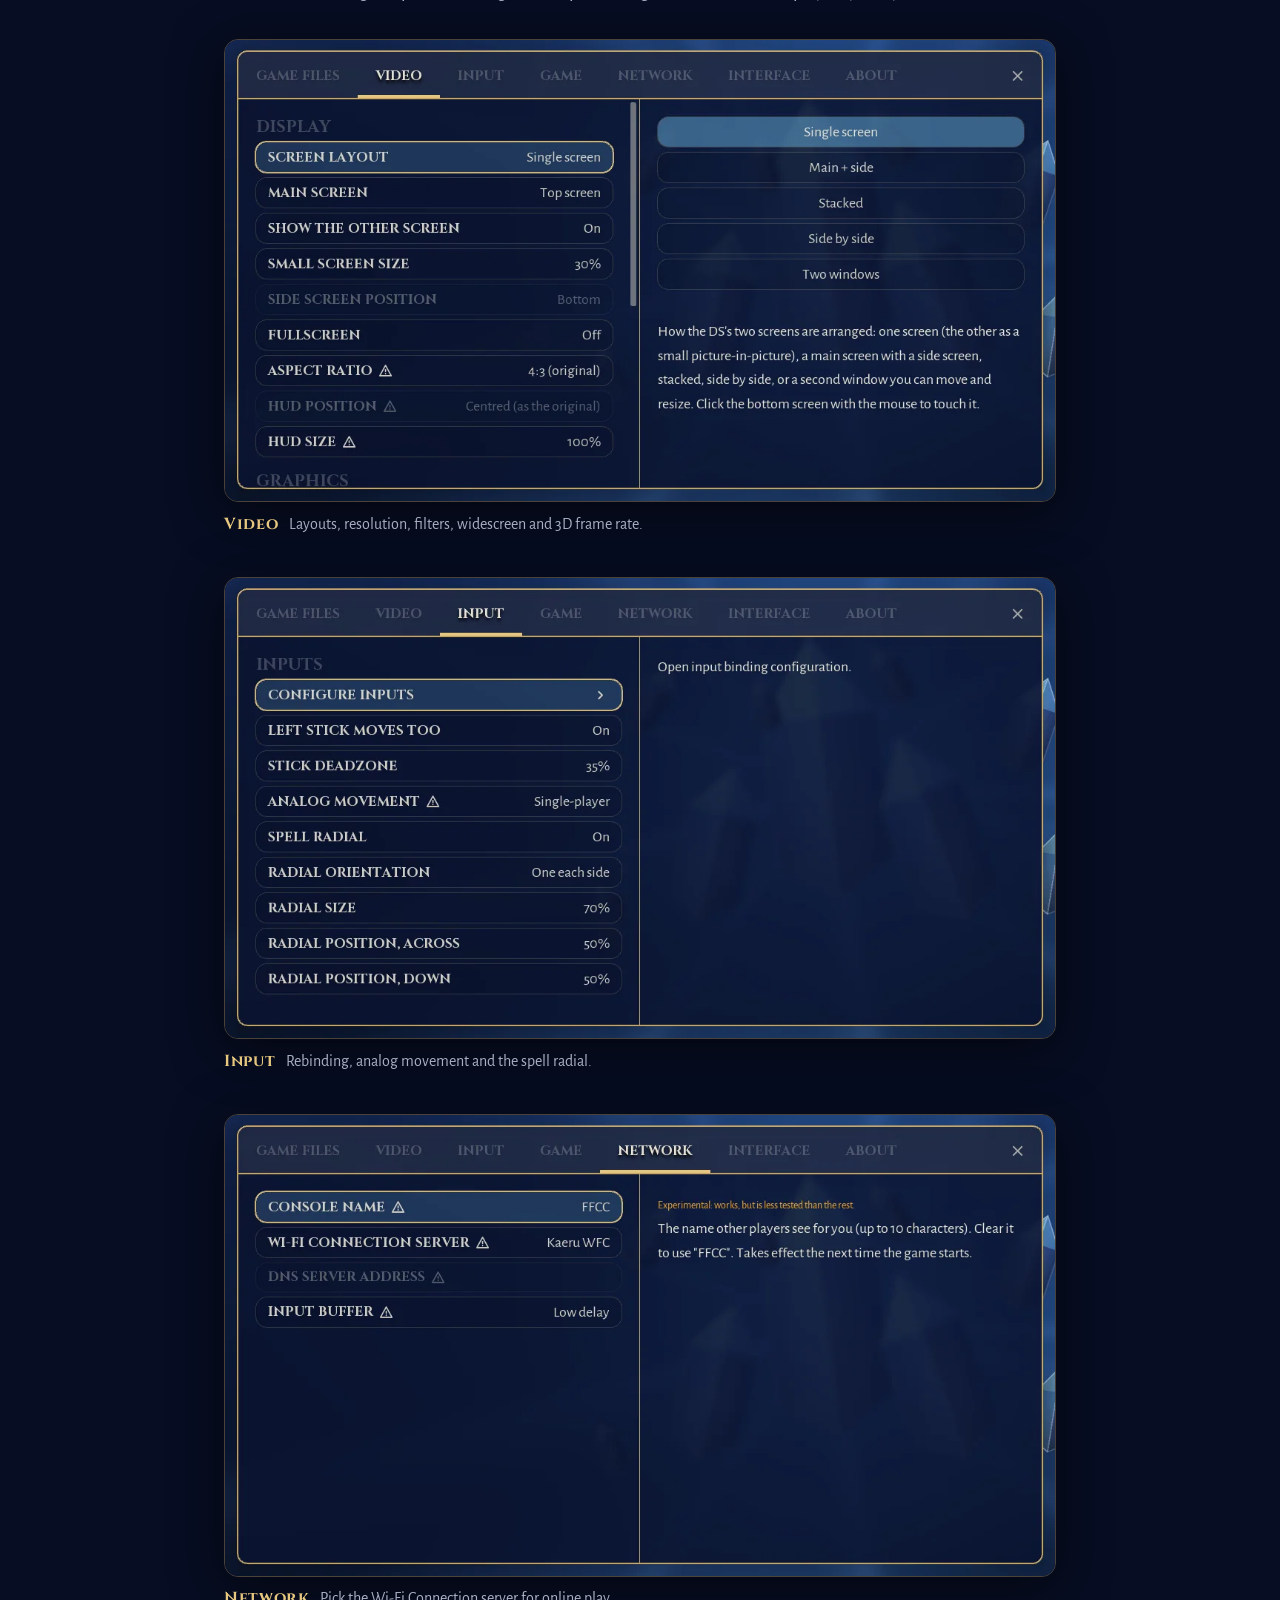
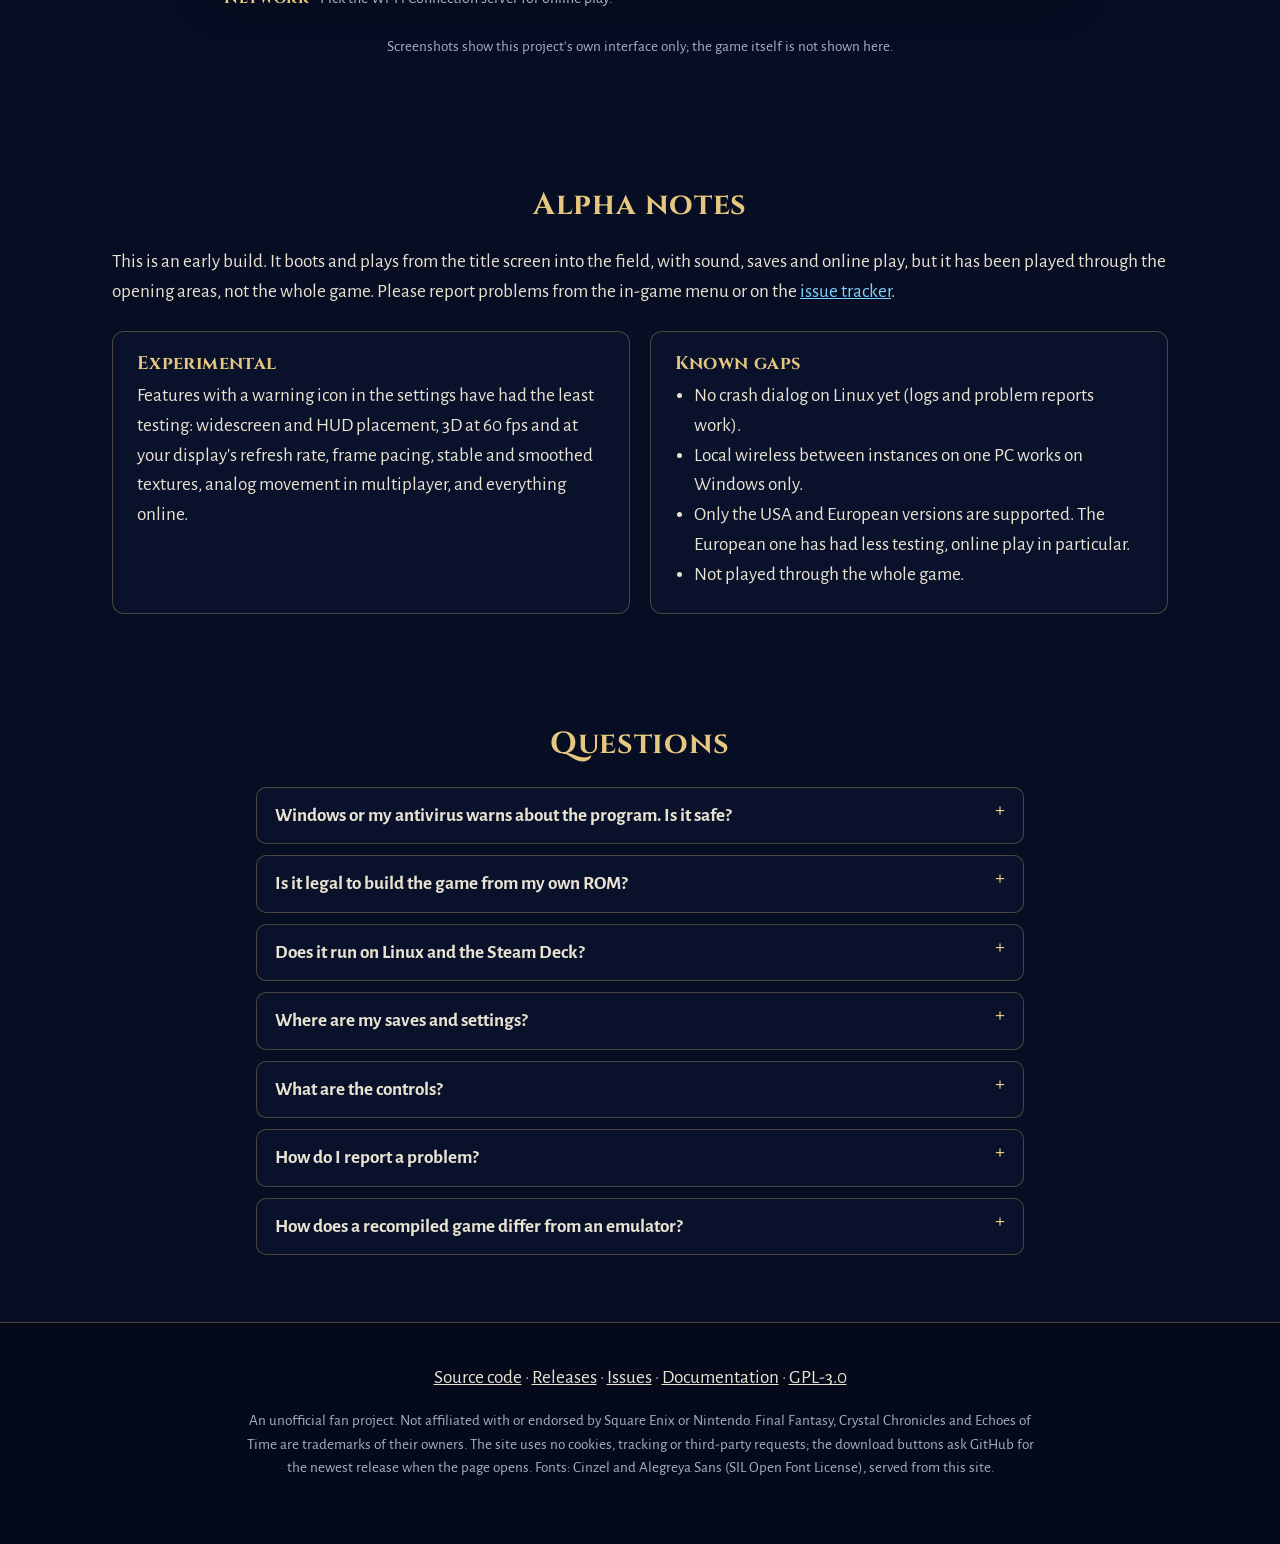
==== commit 64d1ffd1: "Publish site from 17a5fbd Co-Authored-By: Claude Sonnet 5.5 <noreply@anthropic.com>" ====
--- a/index.html
+++ b/index.html
@@ -95,7 +95,7 @@
     <article>
       <h3>USA and Europe</h3>
       <p>Both the USA and the European game are supported, each checked by its SHA-1 and with its own save. A language
-        setting picks English, French, German or Spanish text.</p>
+        setting picks the text: English, French and Spanish in both, German in the European one.</p>
     </article>
     <article>
       <h3>Single-screen play</h3>
